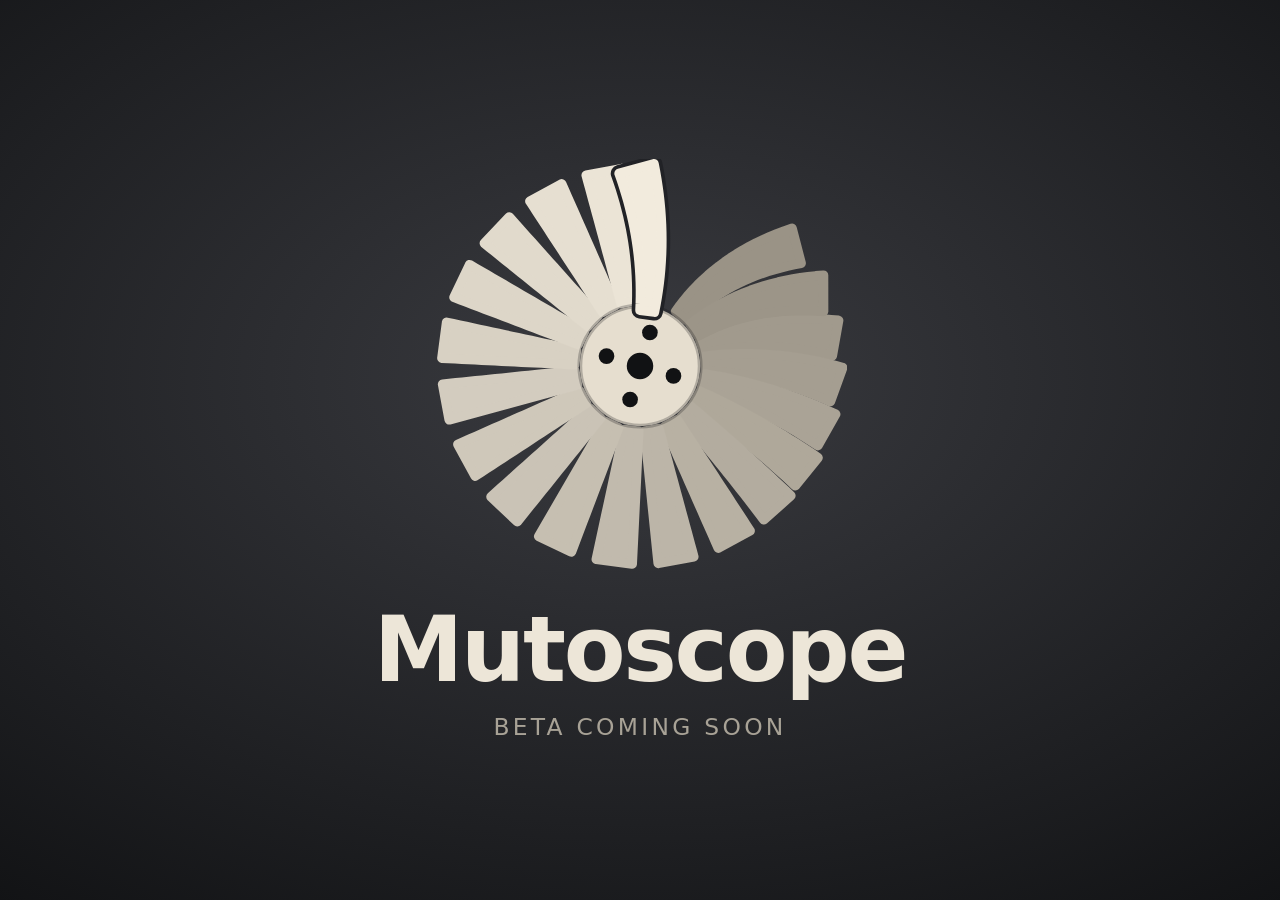
==== index.html @ 39a55eba "Landing page: the turning reel, Mutoscope, Beta coming soon Static page for GitHub Pages at mutoscop" ====
<!doctype html>
<html lang="en">
<head>
  <meta charset="utf-8">
  <meta name="viewport" content="width=device-width, initial-scale=1, viewport-fit=cover">
  <title>Mutoscope</title>
  <meta name="description" content="Mutoscope. Beta coming soon.">
  <meta name="theme-color" content="#111214">
  <link rel="icon" href="favicon.svg" type="image/svg+xml">
  <link rel="apple-touch-icon" href="apple-touch-icon.png">
  <link rel="stylesheet" href="assets/site.css">
  <script src="assets/reel.js" defer></script>
  <noscript><style>svg[data-mutoscope-reel] { display: none; }</style></noscript>
</head>
<body>
  <main class="landing">
    <svg class="reel" data-mutoscope-reel viewBox="-172 -172 344 344" aria-hidden="true" focusable="false"></svg>
    <noscript><img class="reel" src="assets/reel-still.svg" alt=""></noscript>
    <h1 class="name">Mutoscope</h1>
    <p class="status">Beta coming soon</p>
  </main>
</body>
</html>
---- assets/site.css ----
/* Mutoscope: the graphite of the app icon. Shared by every page of the site. */
:root {
  color-scheme: dark;
  --ground-centre: #3A3B40;   /* the icon's background, centre */
  --ground-edge: #111214;     /* and edge */
  --ivory: #EDE6D8;           /* the lightest card */
  --muted: #A8A296;           /* between the darkest card (#9A9386) and ivory, for small text */
  --font: system-ui, -apple-system, BlinkMacSystemFont, "SF Pro Display", "Segoe UI", Roboto,
          "Helvetica Neue", Arial, sans-serif;
}

*, *::before, *::after { box-sizing: border-box; }

html {
  background: var(--ground-edge);
  -webkit-text-size-adjust: 100%;
  text-size-adjust: 100%;
}

body {
  margin: 0;
  min-height: 100vh;
  min-height: 100dvh;
  display: grid;
  place-items: center;
  padding: max(24px, 4vmin);
  background: radial-gradient(ellipse 85% 75% at 50% 42%, var(--ground-centre), var(--ground-edge));
  color: var(--ivory);
  font-family: var(--font);
  text-align: center;
  -webkit-font-smoothing: antialiased;
}

.landing {
  display: flex;
  flex-direction: column;
  align-items: center;
}

/* The reel scales with the shorter side of the screen, phone to TV. */
.reel {
  display: block;
  width: clamp(150px, 46vmin, 760px);
  aspect-ratio: 1;
  height: auto;
}

.name {
  margin: clamp(16px, 3.5vmin, 64px) 0 0;
  font-size: clamp(2.5rem, 10vmin, 10rem);
  font-weight: 600;
  line-height: 1;
  letter-spacing: -0.025em;
}

.status {
  margin: clamp(10px, 2vmin, 36px) 0 0;
  color: var(--muted);
  font-size: clamp(0.95rem, 2.6vmin, 2.6rem);
  font-weight: 500;
  letter-spacing: 0.14em;
  text-transform: uppercase;
}

/* Landscape phones: room is short, so the reel and name sit smaller. */
@media (max-height: 480px) and (orientation: landscape) {
  .reel { width: clamp(120px, 52vh, 260px); }
  .name { font-size: clamp(2rem, 12vh, 4rem); }
}
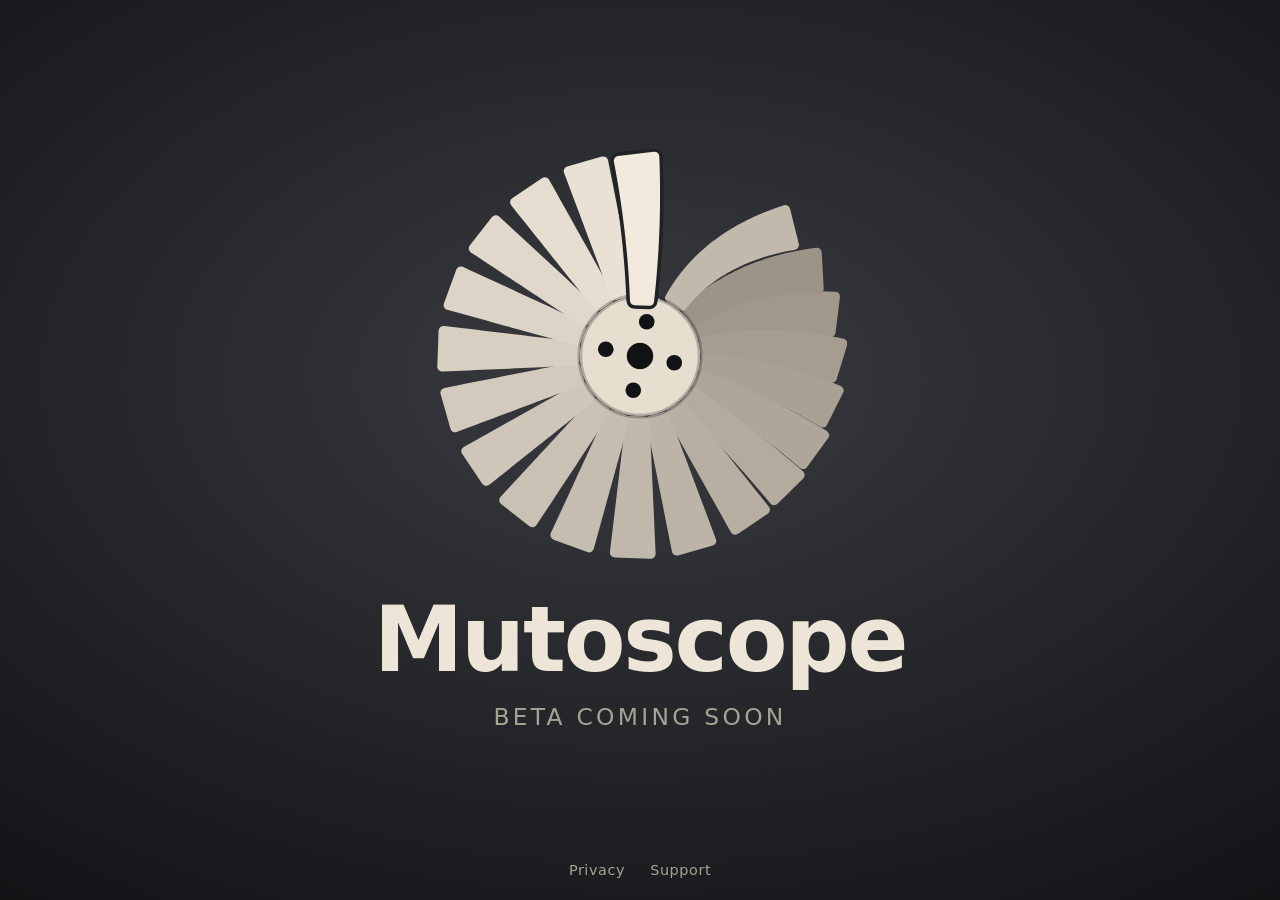
==== commit fa9acd7a: "Privacy policy and support pages, footer on every page privacy/ is rendered from the app's PrivacyPo" ====
--- a/index.html
+++ b/index.html
@@ -12,12 +12,16 @@
   <script src="assets/reel.js" defer></script>
   <noscript><style>svg[data-mutoscope-reel] { display: none; }</style></noscript>
 </head>
-<body>
+<body class="landing-page">
   <main class="landing">
     <svg class="reel" data-mutoscope-reel viewBox="-172 -172 344 344" aria-hidden="true" focusable="false"></svg>
     <noscript><img class="reel" src="assets/reel-still.svg" alt=""></noscript>
     <h1 class="name">Mutoscope</h1>
     <p class="status">Beta coming soon</p>
   </main>
+  <footer class="site-footer">
+    <a href="privacy/">Privacy</a>
+    <a href="support/">Support</a>
+  </footer>
 </body>
 </html>
--- a/assets/site.css
+++ b/assets/site.css
@@ -4,7 +4,9 @@
   --ground-centre: #3A3B40;   /* the icon's background, centre */
   --ground-edge: #111214;     /* and edge */
   --ivory: #EDE6D8;           /* the lightest card */
+  --body-text: #D6D0C4;       /* ivory, a step down, for long text */
   --muted: #A8A296;           /* between the darkest card (#9A9386) and ivory, for small text */
+  --rule: rgba(237, 230, 216, 0.14);
   --font: system-ui, -apple-system, BlinkMacSystemFont, "SF Pro Display", "Segoe UI", Roboto,
           "Helvetica Neue", Arial, sans-serif;
 }
@@ -21,20 +23,34 @@
   margin: 0;
   min-height: 100vh;
   min-height: 100dvh;
-  display: grid;
-  place-items: center;
-  padding: max(24px, 4vmin);
+  display: flex;
+  flex-direction: column;
+  padding: max(24px, 4vmin) max(20px, 4vmin) max(16px, 2.5vmin);
+  padding-left: max(20px, 4vmin, env(safe-area-inset-left));
+  padding-right: max(20px, 4vmin, env(safe-area-inset-right));
   background: radial-gradient(ellipse 85% 75% at 50% 42%, var(--ground-centre), var(--ground-edge));
   color: var(--ivory);
   font-family: var(--font);
-  text-align: center;
   -webkit-font-smoothing: antialiased;
 }
 
+a {
+  color: var(--ivory);
+  text-decoration-color: rgba(237, 230, 216, 0.4);
+  text-underline-offset: 0.18em;
+}
+a:hover { text-decoration-color: currentColor; }
+a:focus-visible { outline: 2px solid var(--ivory); outline-offset: 3px; border-radius: 3px; }
+
+/* ---------------------------------------------------------------- Landing */
+
 .landing {
+  flex: 1;
   display: flex;
   flex-direction: column;
   align-items: center;
+  justify-content: center;
+  text-align: center;
 }
 
 /* The reel scales with the shorter side of the screen, phone to TV. */
@@ -64,6 +80,74 @@
 
 /* Landscape phones: room is short, so the reel and name sit smaller. */
 @media (max-height: 480px) and (orientation: landscape) {
-  .reel { width: clamp(120px, 52vh, 260px); }
-  .name { font-size: clamp(2rem, 12vh, 4rem); }
+  .reel { width: clamp(120px, 46vh, 240px); }
+  .name { font-size: clamp(2rem, 11vh, 4rem); }
 }
+
+/* ---------------------------------------------------------------- Footer, on every page */
+
+.site-footer {
+  display: flex;
+  justify-content: center;
+  gap: 1.75em;
+  padding-top: max(16px, 2vmin);
+  font-size: clamp(0.85rem, 1.6vmin, 1.4rem);
+  letter-spacing: 0.04em;
+}
+.site-footer a { color: var(--muted); text-decoration: none; }
+.site-footer a:hover, .site-footer a[aria-current="page"] { color: var(--ivory); }
+
+/* ---------------------------------------------------------------- Privacy, Support */
+
+.document-page {
+  font-size: clamp(1.0625rem, 0.95rem + 0.35vw, 1.5rem);
+  line-height: 1.6;
+}
+
+.site-header,
+.document {
+  width: 100%;
+  max-width: 42em;
+  margin: 0 auto;
+}
+
+.brand {
+  display: inline-flex;
+  align-items: center;
+  gap: 0.5em;
+  color: var(--ivory);
+  font-size: 1.2em;
+  font-weight: 600;
+  letter-spacing: -0.015em;
+  text-decoration: none;
+}
+.brand img { width: 2em; height: 2em; }
+
+.document {
+  flex: 1;
+  padding: clamp(24px, 5vmin, 72px) 0 clamp(32px, 6vmin, 96px);
+  color: var(--body-text);
+}
+.document h1 {
+  margin: 0 0 0.6em;
+  color: var(--ivory);
+  font-size: clamp(2.25rem, 1.6rem + 2.4vw, 4rem);
+  font-weight: 600;
+  line-height: 1.1;
+  letter-spacing: -0.02em;
+}
+.document h2 {
+  margin: 2em 0 0.5em;
+  padding-top: 1.2em;
+  border-top: 1px solid var(--rule);
+  color: var(--ivory);
+  font-size: 1.3em;
+  font-weight: 600;
+  line-height: 1.3;
+}
+.document p, .document ul { margin: 0 0 1em; }
+.document ul { padding-left: 1.25em; }
+.document li { margin: 0 0 0.6em; }
+.document li::marker { color: var(--muted); }
+.document strong { color: var(--ivory); font-weight: 600; }
+.document .contact { font-size: 1.15em; color: var(--ivory); }
